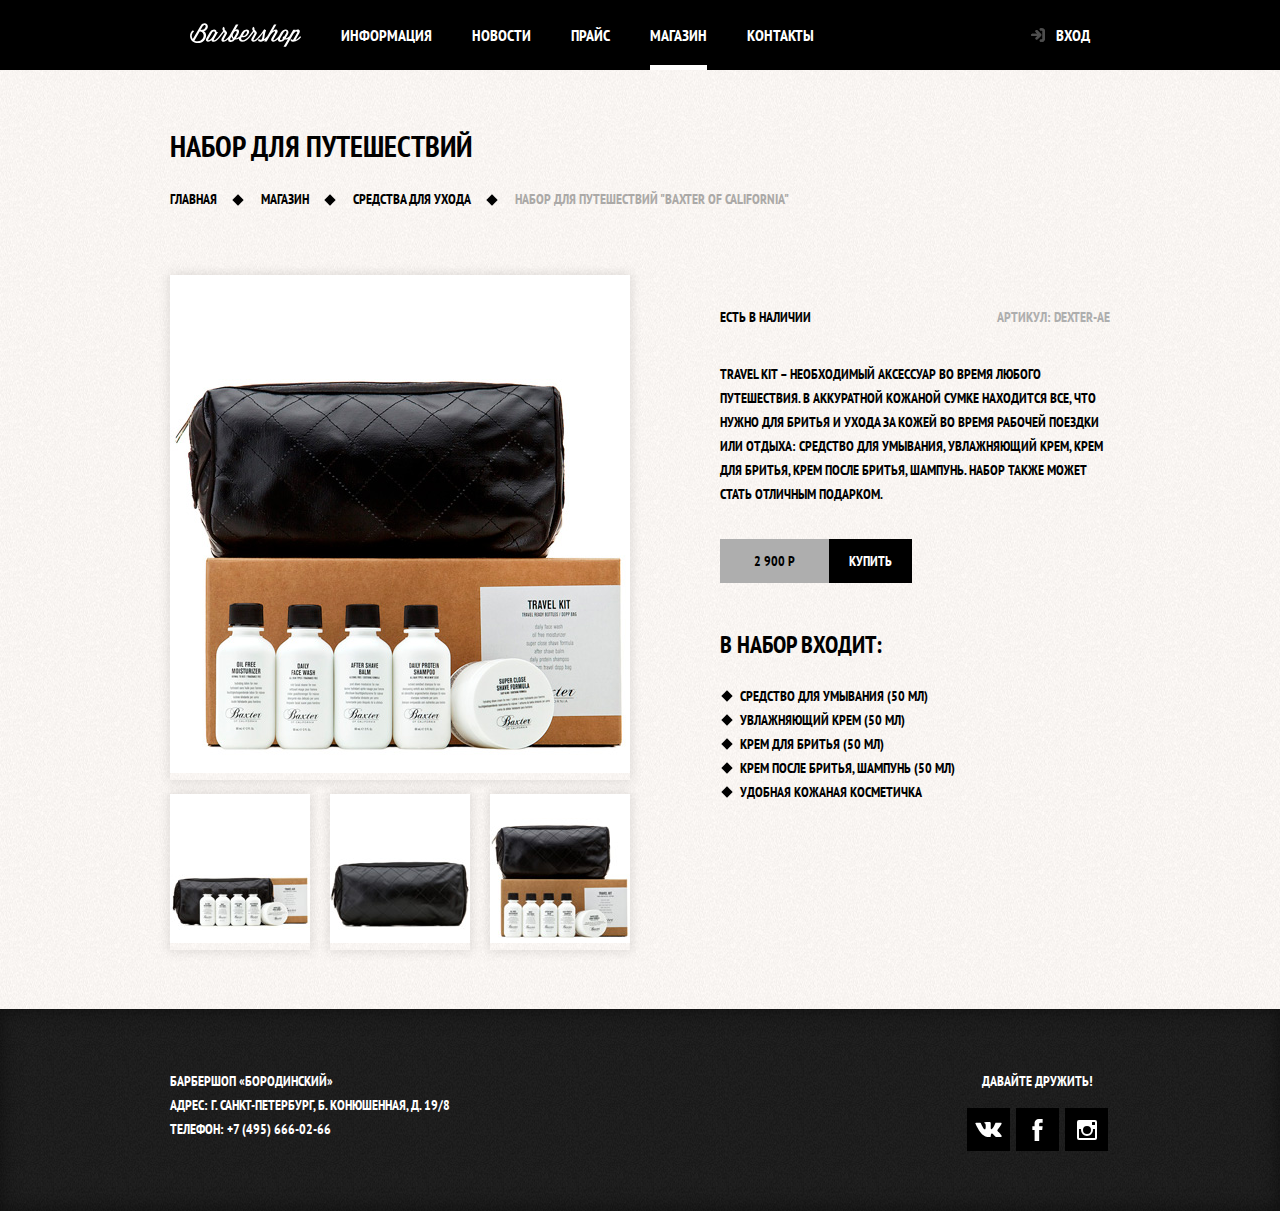
==== catalog-item.html @ 9045a77d "½ачало" ====
<!DOCTYPE html>
<html lang="en">
<head>
	<meta charset="UTF-8">
	<title>Catalog-item</title>
	<link href="https://fonts.googleapis.com/css?family=PT+Sans+Narrow:400,700&amp;subset=cyrillic" rel="stylesheet"> 
	<link rel="stylesheet" type="text/css" href="styles/style.css">
	<link rel="stylesheet" href="styles/normalize.css">

</head>
<body class="inner-page">
	<header class="main-header">
		<nav class="main-nav container">
			<a class="main-header-logo" href="index.html">
				<img src="img/logo.svg" width="111" height="24" alt="Логотип">
			</a>
			<ul class="site-nav">
				<li><a href="#">Информация</a></li>
				<li><a href="#">Новости</a></li>
				<li><a href="price.html">Прайс</a></li>
				<li class="site-nav-current"><a href="catalog.html">Магазин</a></li>
				<li><a href="#">Контакты</a></li>
			</ul>
			<ul class="user-nav">
				<li><a class="login-link" href="login.html">Вход</a></li>
			</ul>
		</nav>
	</header>

	<main class="container">
		<h1 class="page-title">Набор для путешествий</h1>

		<ul class="breadcrumbs">
	  		<li><a href="index.html">Главная</a></li>
	  		<li><a href="catalog.html">Магазин</a></li>
	  		<li><a href="catalog.html">Средства для ухода</a></li>
	  		<li class="breadcrumbs-current">Набор для путешествий "Baxter of California"</li>
	  	</ul>
		<div class="catalog-columns">
		<section class="product-photo">
			<h2 class="visually-hidden">Фото товара</h2>
			<p tabindex="0" class="product-photo-main"><img src="img/product-baxter-main.jpg" alt="Фото набора">
			</p>
			<ul class="product-photo-preview">
				<li ><img tabindex="0" src="img/product-baxter-1.jpg" alt="Фото части товара"></li>
				<li><img tabindex="0" src="img/product-baxter-2.jpg" alt="Фото части товара"></li>
				<li><img tabindex="0" src="img/product-baxter-3.jpg" alt="Фото части товара"></li>
			</ul>
		</section>

		<section class="product-info">
			<h2 class="visually-hidden">Описание товара</h2>
			<p class="product-avialability">Есть в наличии</p>
			<p class="product-article">Артикул: dexter-ae</p>
			<p class="product-specification">Travel Kit – необходимый аксессуар во время любого путешествия. В аккуратной кожаной сумке находится все, что нужно для бритья и ухода за кожей во время рабочей поездки или отдыха: средство для умывания, увлажняющий крем, крем для бритья, крем после бритья, шампунь. Набор также может стать отличным подарком.</p>
			<p class ="product-price">
					<b>2 900 Р</b>
					<span tabindex="0" class="button product-item-button">Купить</span>
					</p>
			<section class="product-includes">
				<h3 class="product-include">В набор входит:</h3>
				<ul>
					
					<li>Средство для умывания (50 мл)</li>
					<li>Увлажняющий крем (50 мл)</li>
					<li>Крем для бритья (50 мл)</li>
					<li>Крем после бритья, шампунь (50 мл)</li>
					<li>Удобная кожаная косметичка</li>
				</ul>
			</section>
		</section>
	</div>
	</main>

	<footer class="main-footer">
		<div class="container">
		<p class="footer-contacts">
				БАРБЕРШОП «БОРОДИНСКИЙ» <br>
				АДРЕС: Г. САНКТ-ПЕТЕРБУРГ, Б. КОНЮШЕННАЯ, Д. 19/8 <br>
				ТЕЛЕФОН: +7 (495) 666-02-66
		</p> 
		<div class="footer-social">
				<b>Давайте дружить!</b>
				<ul>
					<li><a class="social-button" href=""><span class="visually-hidden">ВКонтакте</span><svg xmlns="http://www.w3.org/2000/svg" width="27" height="15" viewBox="0 0 26.14 14.91"><path d="M26 13.47l-.09-.17a13.55 13.55 0 0 0-2.6-3q-.87-.83-1.1-1.12A1 1 0 0 1 22 8a10.27 10.27 0 0 1 1.22-1.78l.88-1.16q2.35-3.13 2-4L26 .94a.8.8 0 0 0-.4-.22 2.14 2.14 0 0 0-.87 0h-3.92a.51.51 0 0 0-.27 0h-.3a.6.6 0 0 0-.15.14.93.93 0 0 0-.14.24 22.22 22.22 0 0 1-1.46 3.06q-.5.84-.93 1.46a7 7 0 0 1-.71.91 4.94 4.94 0 0 1-.52.47q-.23.18-.35.15l-.23-.05a.9.9 0 0 1-.31-.33 1.49 1.49 0 0 1-.16-.53V1.6a3.14 3.14 0 0 0 0-.62 2.12 2.12 0 0 0-.14-.44.73.73 0 0 0-.28-.33 1.57 1.57 0 0 0-.46-.18A9 9 0 0 0 12.57 0a8.93 8.93 0 0 0-3.25.33 1.83 1.83 0 0 0-.52.41q-.25.3-.07.33a1.67 1.67 0 0 1 1.16.59l.08.16a2.6 2.6 0 0 1 .19.63 6.32 6.32 0 0 1 .12 1 10.59 10.59 0 0 1 0 1.7q-.07.71-.13 1.1a2.21 2.21 0 0 1-.18.64 2.69 2.69 0 0 1-.16.3l-.07.07a1 1 0 0 1-.37.07.86.86 0 0 1-.46-.19 3.27 3.27 0 0 1-.56-.52 7 7 0 0 1-.66-.93q-.37-.6-.76-1.42l-.22-.39q-.2-.38-.56-1.11t-.62-1.43A.9.9 0 0 0 5.2.9h-.07a.93.93 0 0 0-.22-.16A1.44 1.44 0 0 0 4.6.65L.87.68A1 1 0 0 0 .1.94L0 1a.44.44 0 0 0 0 .22 1.08 1.08 0 0 0 .08.37Q.9 3.53 1.86 5.31t1.66 2.87Q4.23 9.27 5 10.24t1 1.24l.37.41.34.33a8.06 8.06 0 0 0 1 .78 16.34 16.34 0 0 0 1.4.9 7.6 7.6 0 0 0 1.79.72 6.19 6.19 0 0 0 2 .22h1.57a1.08 1.08 0 0 0 .72-.3l.05-.07a.9.9 0 0 0 .1-.25 1.38 1.38 0 0 0 0-.37 4.48 4.48 0 0 1 .09-1.05 2.77 2.77 0 0 1 .23-.71 1.74 1.74 0 0 1 .29-.4 1.19 1.19 0 0 1 .23-.2h.11a.86.86 0 0 1 .77.21 4.52 4.52 0 0 1 .83.79q.39.47.93 1.05a6.41 6.41 0 0 0 1 .87l.27.16a3.31 3.31 0 0 0 .71.3 1.53 1.53 0 0 0 .76.07l3.48-.05a1.58 1.58 0 0 0 .8-.17.68.68 0 0 0 .34-.37 1.06 1.06 0 0 0 0-.46 1.71 1.71 0 0 0-.1-.36z" fill="#fff"/></svg></a></li>
					<li><a class="social-button" href=""><span class="visually-hidden">Фейсбук</span><svg xmlns="http://www.w3.org/2000/svg" width="19" height="22" viewBox="0 0 10.15 21.74"><path d="M3.34 1.12A4.77 4.77 0 0 1 6.53 0h3.61v3.81H7.81a1.07 1.07 0 0 0-1.09.83v2.55h3.42c-.08 1.23-.24 2.45-.41 3.67h-3v10.87H2.21V10.86H0V7.21h2.19V3.66a3.83 3.83 0 0 1 1.15-2.54z" fill="#fff"/></svg></a></li>
					<li><a class="social-button" href=""><span class="visually-hidden">Инстаграмм</span><svg xmlns="http://www.w3.org/2000/svg" width="20" height="20" viewBox="0 0 20 20"><path d="M18 0H2a2 2 0 0 0-2 2v16a2 2 0 0 0 2 2h16a2 2 0 0 0 2-2V2a2 2 0 0 0-2-2zm-8 6a4 4 0 1 1-4 4 4 4 0 0 1 4-4zM2.5 18a.47.47 0 0 1-.5-.5V9h2.1a3.4 3.4 0 0 0-.1 1 6 6 0 1 0 12 0 3.4 3.4 0 0 0-.1-1H18v8.5a.47.47 0 0 1-.5.5zM18 4.5a.47.47 0 0 1-.5.5h-2a.47.47 0 0 1-.5-.5v-2a.47.47 0 0 1 .5-.5h2a.47.47 0 0 1 .5.5z" fill="#fff"/></svg></a></li>
				</ul>
			</div>
	</div>
	</footer>
		
		<section class="modal modal-login">
		<h2>Личный кабинет</h2>
		<p class="modal-description">Введите логин и пароль</p>
		<form class="login-form" action="https://echo.htmlacademy.ru" method="post">
			<p>
				<label class="visually-hidden" for="user-login">Логин</label>
				<input   id="user-login" class="login-icon-user" type="text" name="login" placeholder="Логин">
			</p>
			<p>
				<label class="visually-hidden" for="user-password">Пароль</label>
				<input id="user-password" class="login-icon-password" type="password" name="password" placeholder="Пароль" >
			</p>
			<p class="login-help">

				<label class="checkbox login-checkbox">
					<input type="checkbox" name="remember" class="visually-hidden">
					<span class="checkbox-indicator"></span>
					Запомнить
				</label>
				
				<a class="restore" href="#">Я забыл пароль</a>
			</p>
			<button class="button" type="submit">Войти</button>
		</form>
		<button tabindex="0" class="modal-close" type="button">Закрыть</button> 
	</section>

	<section class="modal modal-map">
		<h2 class="visually-hidden">Как до нас добраться</h2>
		<iframe src="https://www.google.com/maps/embed?pb=!1m18!1m12!1m3!1d1998.599104370518!2d30.32088925132265!3d59.93879418178733!2m3!1f0!2f0!3f0!3m2!1i1024!2i768!4f13.1!3m3!1m2!1s0x4696310fca5ba729%3A0xea9c53d4493c879f!2z0JHQvtC70YzRiNCw0Y8g0JrQvtC90Y7RiNC10L3QvdCw0Y8g0YPQuy4sIDE5LCDQodCw0L3QutGCLdCf0LXRgtC10YDQsdGD0YDQsywgMTkxMTg2!5e0!3m2!1sru!2sru!4v1534452517484" width="766" height="561" frameborder="0" style="border:0" allowfullscreen></iframe>
		<img src="img/map.jpg" width="780" height="766" class="visually-hidden" alt="БАРБЕРШОП «БОРОДИНСКИЙ» АДРЕС: Г. САНКТ-ПЕТЕРБУРГ, Б. КОНЮШЕННАЯ, Д. 19/8, Санкт-Петербург">
		<button class="modal-close" type="button">Закрыть</button> 
	</section>
	
	<div class="modal-overlay"></div>
	<script src="js/popup.js"></script>
	<script src="js/map.js"></script>
</body>
</html>
---- styles/style.css ----
/*@font-family {
	font-family: 'PT Sans';
	src:url("../fonts/ptsansnarrow.woff2") format('woff2');
	
}*/

body {
	margin: 0;
	padding: 0;
	
	font-family: 'PT Sans Narrow', Arial, sans-serif;
	font-size: 14px;
	line-height: 24px;
	font-weight: 700;
	color: #ffffff;
	text-transform: uppercase;
	
	background-color: #000000;
	background-image: url("../img/bg.jpg");
	background-position: top center;
	background-repeat: no-repeat;
}

a {
	text-decoration: none;
}

img{
	max-width: 100%;
	height: auto;
}

.visually-hidden:not(:focus):not(:active),  /* !!!!!! */
input[type="checkbox"].visually-hidden,
input[type="radio"].visually-hidden{
	position: absolute;
	
	width: 1px;
	height: 1px;
	margin: -1px;
	border: 0;
	padding: 0;
	
	white-space: nowrap;
	clip-path: inset(100%);
	overflow: hidden;
	
}
.inner-page {
	margin: 0;
	padding: 0;
	
	font-family: 'PT Sans Narrow', Arial, sans-serif;
	font-size: 14px;
	line-height: 24px;
	font-weight: 700;
	color: #000000;
	text-transform: uppercase;
	
	background-color: #000000;
	background-image: url("../img/pattern-light.jpg");
	background-position: 0 0;
	background-repeat: repeat;
}

.container{
	width: 940px;
	margin: 0 auto;
	padding: 0 10px;
	
	
}

.main-header{
	margin-bottom: 75px;
}

.main-header-logo{
	-ms-flex-order: 2;
	order: 2;
	width: 371px;
	height: 155px;
}

.inner-page .main-header{
	
	margin-bottom: 55px;
	background-color: #000000;
}

.inner-page .main-header-logo{
	    -ms-flex-order: 0;
	        order: 0;
	
	width: 111px;
	height: 24px;
	padding: 23px 20px;
}

.main-nav {
	display: -ms-flexbox;
	display: flex;
	    -ms-flex-direction: column;
	        flex-direction: column;
	    -ms-flex-align: center;
	        align-items: center;
	
	font-size: 16px;
	line-height: 20px;
	color :#ffffff;
	
	
}

.main-nav-wrapper{
	width: 100%;
	margin-bottom: 60px;
	background-color: #000000;
}


.main-nav-wrapper .container{
	display: -ms-flexbox;
	display: flex;
	-ms-flex-pack: justify;
	justify-content: space-between;
}
.site-nav,
.user-nav {
	list-style: none;
}

.site-nav a,
.user-nav a {
	display: block;
	padding: 25px 20px;
	
	color: #ffffff;
}

.site-nav{
	display: flex;
	flex-wrap: wrap;

	margin: 0;
	padding: 0;
	width: 620px;
}

.site-nav a:hover,
.user-nav a:hover,
.site-nav a:focus,
.user-nav a:focus {
	background-color: #242424;
}

.site-nav-current {
	position: relative;
}

.site-nav-current::after{
	content: "";
	
	position: absolute;
	right: 20px;
	bottom: 0;
	left: 20px;
	
	height: 5px;
	
	background-color: #ffffff;
}

.user-nav{
	display: flex;
	max-width: 140px;
	margin: 0;
	padding: 0;
}

.user-nav .login-link{
	position: relative;
	padding-left: 50px;
}
.login-link::before{
	content: "";
	
	position: absolute;
	top: 27px;
	left: 24px;
	
	width: 16px;
	height: 18px;
	
	background-image: url("../img/login.svg");
	background-repeat: no-repeat;
	background-position: 0 0;
	
	opacity: 0.3;
}

.login-link:hover::before,
.login-link:focus::before,
.login-link:active::before{
	opacity: 1;
}

.inner-page .main-nav{
	    -ms-flex-align: start;
	        align-items: flex-start;
	    -ms-flex-direction: row;
	        flex-direction: row;
}

.inner-page .user-nav{
	margin-left :auto;
	
}


.features {
	margin-bottom: 80px;
}

.features-list {
	display: -ms-flexbox;
	display: flex;
	    -ms-flex-pack: justify;
	        justify-content: space-between;
	    
	margin: 0;
	padding: 0;
	
	list-style: none;
}

.feature-item  {
	width: 300px;
	text-align: center;
}

.feature-item h3 {
	position: relative;
	
	margin: 0;
	margin-bottom: 60px;
	
	font-size: 30px;
	line-height: 42px;
}

.feature-item h3::after{
	content: "";
	
	position: absolute;
	bottom: -30px;
	left: 50%;
	margin-left: -10px;
	
	width: 20px;
	height: 20px;
	
	transform: rotate(45deg);
	
	background-color: #ffffff;
}

.feature-item p{
	margin: 0 10px;
}

.index-columns {
	display: -ms-flexbox;
	display: flex;
	    -ms-flex-pack: justify;
	        justify-content: space-between;
	padding: 50px 80px;
	margin-bottom: 35px;
	
	background-color: #ffffff;
	background-image:
		 url("../img/line.png"),
		 url("../img/pattern-light.jpg");
	background-position: center,  0 0;
	background-repeat: no-repeat, repeat;
	
	color: #000000;
}

.index-columns h2{
	margin: 0;
	margin-bottom: 25px;
	
	font-size: 30px;
	line-height: 42px;
}
.news{
	width: 380px;
}

.news-list{
	margin: 0;
	margin-bottom :25px;
	padding: 0;
	
	list-style: none;
}

.news-item{
	margin-bottom: 25px;
}

.news-item time {
	margin-bottom: 25px;
	
	text-transform: none;
}

.news-item p{
	margin: 0;
}

.gallery{
	width: 300px;
}

.gallery-content {
	height: 164px;
	margin: 0;
	padding: 0;
	
	background-color: #cccccc;
	border: 7px solid #ffffff;
}

.gallery-content img {
	width: 286px;
	height: 164px;
}

.gallery-container {
	position: relative;
	height: 260px;
	padding: 0;
} 

.button{
	display: inline-block;
	padding: 10px 30px;
	margin-right: 16px;
	
	font: inherit;
	
	color: #ffffff;
	text-align: center;
	vertical-align: middle;
	text-transform: uppercase;
	
	background-color: #000000;
	border: none;
	
	cursor: pointer;
	
}

.button:hover,
.button:active,
.button:focus {
	background-color: #663D15;
}

.button.disabled,
.button:disabled{
	cursor: default;
	opacity: 0.5;
	background-color: #000000;
}

.gallery-button {
	box-sizing: border-box;
	position: absolute;
	bottom: 0;
	
	width: 140px;
	margin: 0;
}
.gallery-button-back{
	left: 0px;
}

.gallery-button-next{
	right: 0px;
}

.contact-info{
	width: 380px;
}

.contact-info p{
	margin: 0;
	margin-bottom: 25px;
}



.appointment {
	width: 300px;
}

.appointment>p {
	margin: 0;
	margin-bottom :15px;
}

.appointment-form {
	display: flex;
	flex-wrap: wrap;
	justify-content: space-between;
}

.appointment-item {
	width: 140px;
	margin: 0;
	margin-bottom: 10px;
}

.appointment-item label {
	display: block;
	margin-bottom: 9px;
	margin-left: 15px;
}

.appointment-item input {
	box-sizing: border-box;
	width: 140px;
	padding: 6px 15px 15px 5px;
	
	font: inherit;
	
	font: inherit;
	
	
	background-color: transparent;
	border: 3px solid #000000;
}

.appointment-item input:focus{
	border: 2px solid #663D15;
}

.appointment .button {
	width: 100%;
	margin: 0;
	margin-top: 10px;
}

.main-footer{
	padding: 60px 0;
	margin-top: 65px;
	
	box-shadow: inset 0 0px 20px rgba(0,0,0,0.5);
	background-color: #262626;
	background-image: url("../img/pattern-dark.jpg");
	
}

.inner-page .main-footer {
	margin-top: 45px;
}

.main-footer .container {
	display: -ms-flexbox;
	display: flex;
	    -ms-flex-pack: justify;
	        justify-content: space-between;
}

.footer-contacts {
	width: 320px;
	margin: 0;
}

.footer-contacts a {
	color: #ffffff;
	text-decoration: underline
}

.footer-contacts a:hover,
.footer-contacts a:focus{
	text-decoration: none;
}

.footer-social {
	width: 145px;
	
	text-align: center;
}

.footer-social b {
	display: block;
	margin-bottom: 15px;
}

.footer-social ul {
	display: flex;
	justify-content: space-between;
	flex-wrap: nowrap;
	
	width: 141px;
	margin: 0 auto;
	padding: 0;
	
	list-style: none;
}



.social-button {
	display: flex;
	align-items: center;
	justify-content: center;
	
	width: 43px;
	height: 43px;
	
	background-color: #000000;

	color: #ffffff;
}

.social-button:hover,
.social-button:focus {
	background-color: #ffffff;
}

.social-button:hover path,
.social-button:focus path {
	fill: #000000;	
}



.inner-page .main-footer {
	color: #ffffff;
}



.page-title {
	margin: 0;
	
	margin-bottom: 20px;
	padding: 0;
	
	font-size:30px;
	line-height: 42px;
}

.breadcrumbs {
	padding: 0;
	margin: 0;
	
	margin-bottom: 50px;
	
	list-style: none;
	

}

.breadcrumbs li{
	display: inline-block;
	position: relative;
}

.breadcrumbs li:not(:first-child) {
	margin-left: 41px;
}

.breadcrumbs li:not(:last-child)::after {
	content: "";
	
	position: absolute;
	top: 9px;
	right: -25px;
	
	transform: rotate(45deg);
	
	width: 8px;
	height: 8px;
	
	background-color: #000000;
}

.breadcrumbs a {
	color: #000000;
}

.breadcrumbs a:hover,
.breadcrumbs a:focus{
	text-decoration: underline;
}

.breadcrumbs-current{
	color: #aba9a7;
}

.filters {
	width: 180px;
	margin-left: -12px;
}

.filter fieldset {
	margin-bottom: 50px;
	
	border: none;
}

.filter legend{
	margin: 0;
	padding: 0;
	margin-bottom: 30px;
	
	font-size: 24px;
	line-height: 30px;
	white-space: nowrap;
}

.filter ul{
	padding: 0;
	margin: 0;
	
	list-style: none;
	line-height: 18px;
	
}

.filter .filter-option{
	display: border-box;
	
	margin-bottom: 17px;
	
	
	font-size: 14px;
	
}



.filter label:hover {
	color: #663d15;
}

.filter-input:disabled ~ span{
	color: #000000;
	opacity: 0.5;
}

.filter-button{
	margin-left: 10px;
}

.filter-option .second-line{
	margin-left: 44px;
}
.catalog {
	width: 700px;
}

.catalog-columns {
	display: -ms-flexbox;
	display: flex;
	    -ms-flex-pack: justify;
	        justify-content: space-between;
}

.catalog-list{
	display: -ms-flexbox;
	display: flex;
	-ms-flex-wrap: wrap;
	    flex-wrap: wrap;
	margin-bottom: 25px;
	
	padding: 0;
	margin: 0;
	margin-bottom: 17px;
	
	list-style: none;	
}

.catalog-item {
	display: -ms-flexbox;
	display: flex;
	    -ms-flex-direction :column;
	        flex-direction :column;
	
	
	margin-right: 20px;
	width: 220px;
	margin-bottom: 20px;
	
	box-shadow:0 0 10px 0 rgba(0, 1, 1, 0.2)
}

.catalog-item:nth-child(3n) {
	margin-right: 0;
}

.catalog-item:hover {
	box-shadow:0 0 10px 0 rgba(0, 1, 1, 0.3)
}

.catalog-item a {
	color: #000000;
}
.catalog-item h3{
	-ms-flex-order: 2;
	        order: 2;
	    
	font-size: 14px;
}

.catalog-category,
.catalog-item-title{
	display: block;
	margin-left: 20px;
}
.catalog-category {
	text-transform: none;
}

.catalog-item-price {
	display: flex;
	justify-content: center;

	    -ms-flex-order: 3;
	        order: 3;
	
	margin-left: 10px;
	width: 100%;
	margin-top: auto;
	
	
	
	
}

.catalog-item-price b{
	
	
	width: 109px;
	padding-top: 6px;
	padding-bottom: 1px;
	
	
	background-color: #e5e5e5;
	text-align: center;
}

.catalog-item-price .button{
	padding-left :20px;
	padding-right :20px;
	line-height: 18px;
}


.product-photo{
	width: 460px;
	margin: 0;
}
.product-photo-preview{
	display: -ms-flexbox;
	display: flex;
	flex-wrap: wrap;
	justify-content: space-between;
	
	padding: 0px;
	
	list-style: none;
}

.product-photo-main {
	box-shadow:0 0 10px 2px rgba(0, 1, 1, 0.1);
}
.product-photo-main:hover {
	box-shadow:0 0 10px 2px rgba(0, 1, 1, 0.2);
}
.product-photo-preview li {
	width: 140px;
	box-shadow:0 0 10px 2px rgba(0, 1, 1, 0.1);
	}
.product-photo-preview li:hover{
	box-shadow:0 0 10px 2px rgba(0, 1, 1, 0.2);
}


.product-info {
	width: 390px;
	padding: 0;
	padding-top: 30px;
	
	
	
}

.product-avialability{
	display: block;
	
	float: left;
	
	text-align: left;

}

.product-article {
	display: block;
	
	text-align: right;
	
	color: #aeaeae;
	

}

.product-specification{
	margin-top: 33px;
	margin-bottom: 33px;
}

.product-price{
	margin-bottom: 47px;
}
.product-price b {
	vertical-align: top;
	display: inline-block;
	box-sizing: border-box;
	vertical-align: baseline;
	
	width: 109px;
	padding-top: 10px;
	padding-bottom: 10px;
	margin-right: -3px;

	line-height: 24px;
	text-align: center;
	
	background-color: #aeaeae;
}

.product-item-button{
	vertical-align: top;
	padding-left: 20px;
	padding-right: 20px;
}
.product-include{
	font-size: 24px;
	line-height: 30px;
}
.product-includes ul {
	padding:0;
	margin: 0;
	padding-left: 20px;
	
	list-style: none;
	
}

.product-includes li {
	position: relative;
	
}

.product-includes li::before{
	content: "";
	
	position: absolute;
	top: 8px;
	left: -17px;
	
	transform: rotate(45deg);
	
	width: 8px;
	height: 8px;
	
	background-color: #000000;
}


.page-nav {
	display: flex;
	padding: 0;
	margin: 0;
	
	list-style: none;
}


.pagination-item a{
	padding: 13px 20px;
	margin-right: 7px;
	color: #ffffff;
	background-color: #000000;
}
.pagination-item a:hover,
.pagination-item a:active,
.pagination-item a:focus{
	background-color: #663d15;
}
.pagination-item-current a{
	color: #000000;
	background-color: #ffffff;
}
.pagination-item-current a:hover,
.pagination-item-current a:active,
.pagination-item-current a:focus{
	color: #000000;
	background-color: #ffffff;
}

.login-form input[type="text"],
.login-form input[type="password"]{
	box-sizing: border-box;
	width: 300px;
	padding: 10px 15px;
	padding-right: 40px;
	
	
	font: inherit;
	font-weight: bold;
	color: #000000;
	text-transform: uppercase;

	border: 3px solid #000000;
	background-color: #f9f6f3;
}


.login-form input:focus,
.login-form input:hover{
	border-color: #663d15;
}
.restore{
	color: #000000;
	text-decoration: underline;
}
.restore:hover{
	text-decoration: none;
}
.login-checkbox:hover,
.login-chekbox:focus{
	color: #663d15;
}


.login-icon-user {
	background-image: url("../img/user.svg");
	background-position: 270px center;
	background-repeat: no-repeat;
}

.login-icon-password{
	background-image: url("../img/lock.svg");
	background-position: 270px center;
	background-repeat: no-repeat;
}

.login-help {
	display: flex;
	flex-wrap: wrap;
	justify-content: space-between;
	
	margin: 15px 0;
}


.checkbox {                                                 /*стилизация чекбоксов*/
	position: relative;
	
	cursor: pointer;
}

.login-checkbox{
	padding-left: 30px;
}

.filter-checkbox{
	padding-left: 44px;
}

.checkbox input[type="checkbox"] + .checkbox-indicator {
	position: absolute;
	top: 0;
	left: 0px;
	
	width: 17px;
	height: 17px;
	
	border: 2px solid #000000;
}



.checkbox input[type="checkbox"]:focus + .checkbox-indicator {
	border-color: #663d15;
	outline: thin dotted;
	outline: 5px auto -webkit-focus-ring-color; /* !!!!! */
} 

.checkbox input[type="checkbox"]:checked + .checkbox-indicator::before,
.checkbox input[type="checkbox"]:checked + .checkbox-indicator::after {
	content: "";
	
	position: absolute;
	top: 8px;
	left: 1px;	
	
	width: 15px;
	height: 2px;
	
	background-color: #000000;
}

.checkbox input[type="checkbox"]:checked + .checkbox-indicator::before {
	transform: rotate(45deg)
}

.checkbox input[type="checkbox"]:checked + .checkbox-indicator::after{
	transform: rotate(-45deg);
}                                                                      /* конец стилизация чекбоксов*/



.radio{
	position: relative;
	
	cursor: pointer;
}

.filter-radio{
	padding-left: 44px;
}

.radio input[type="radio"] + .radio-indicator{
	position: absolute;
	left: 0px;
	
	width: 17px;
	height: 17px;
	
	border: 2px solid #000000;
	border-radius: 50%;
}

.radio input[type="radio"]:checked + .radio-indicator::before{
	content:"";
	
	position: absolute;
	top: 4px;
	left: 4px;
	
	
	width: 9px;
	height: 9px;
	
	background-color: #000000;
	border-radius: 50%;
	
}




.login-form .button {
	width: 100%;
}


.modal{
	display: none;
	
	position :fixed;
	z-index: 2;
	
	color: #000000;
	
	background-color: #ffffff;
	background-image: url("../img/pattern-light.jpg");
	background-position: 0 0;
	background-repeat: repeat;
}


.modal h2{
	font-size: 30px;
	line-height: 42px;
}

.modal-login {
	top :120px;
	left: 50%;
	
	margin-left: -230px;
	width: 300px;
	padding: 50px 80px;
	
	
}



.modal-close{
	position: absolute;
	top: 0;
	right: -34px;
	
	width: 22px;
	height: 22px;
	
	font-size: 0;
	
	background: transparent;
	border: 0;
	
	cursor: pointer;
}

.modal-close::before,
.modal-close::after {
	content:"";
	
	position: absolute;
	top: 10px;
	left: 2px;
	
	width:19px;
	height: 3px;
	
	background-color: #ffffff;
}


.modal-close::before{
	transform: rotate(45deg);
}

.modal-close::after {
	transform: rotate(-45deg);
}



.modal-login h2 {
	margin: 0;
	margin-bottom: 20px;
	
	font-size: 30px;
	line-height: 42px;
}

.modal-description {
	margin: 0;
	margin-bottom: 20px;
}


.modal-map {
	
	top: 50%;
	left: 50%;
	margin-left: -390px;
	margin-top: -287px;
	
	width: 766px;
	height: 561px;
	
	border: 6px solid #ffffff;
	
	
}

.modal-overlay{
	display: none;
	
	position: fixed;
	top: 0px;
	left: 0px;
	z-index: 1;
	
	width: 100%;
	height: 100%;
	
	background-color: rgba(0, 0, 0, 0.6);
}

@keyframes bounce{
	0% {transform: translateY(-2000px); }
	70% {transform: translateY(30px); }
	90% {transform: translateY(-10px); }
	100% {transform: translateY(0px); }
}

.modal-show{
	display: block;
	animation-name: bounce;
	animation-duration: 0.6s;
}

@keyframes shake{
	0%, 100% {transform: translateX(0px); }
	10%, 30%, 50%, 70%, 90% {transform: translateX(-10px); }
	20%, 40%, 60%, 80% {transform: translateX(10px); }
}

.modal-error{
	animation-name: shake;
	animation-duration: 0.6s;
}

@keyframes overlay{
	0% {opacity: 0; }
	100% {opacity: 1;  }
}

.modal-overlay-show{
	display: block;
	animation-name: overlay;
	animation-duration: 0.6s;
}




/* ////////////////////////// */
.inner-content {
	margin-bottom: 75px;
}

.inner-content h2 {
	margin-top: 60px;
	margin-bottom: 30px;
	
	font-size: 24px;
	line-height: 30px;
}

.inner-content h3 {
	margin-top: 60px;
	margin-bottom: 30px;
	
	font-size: 20px;
	line-height: 24px;
}

.inner-content p {
	margin: 14px 0;
}
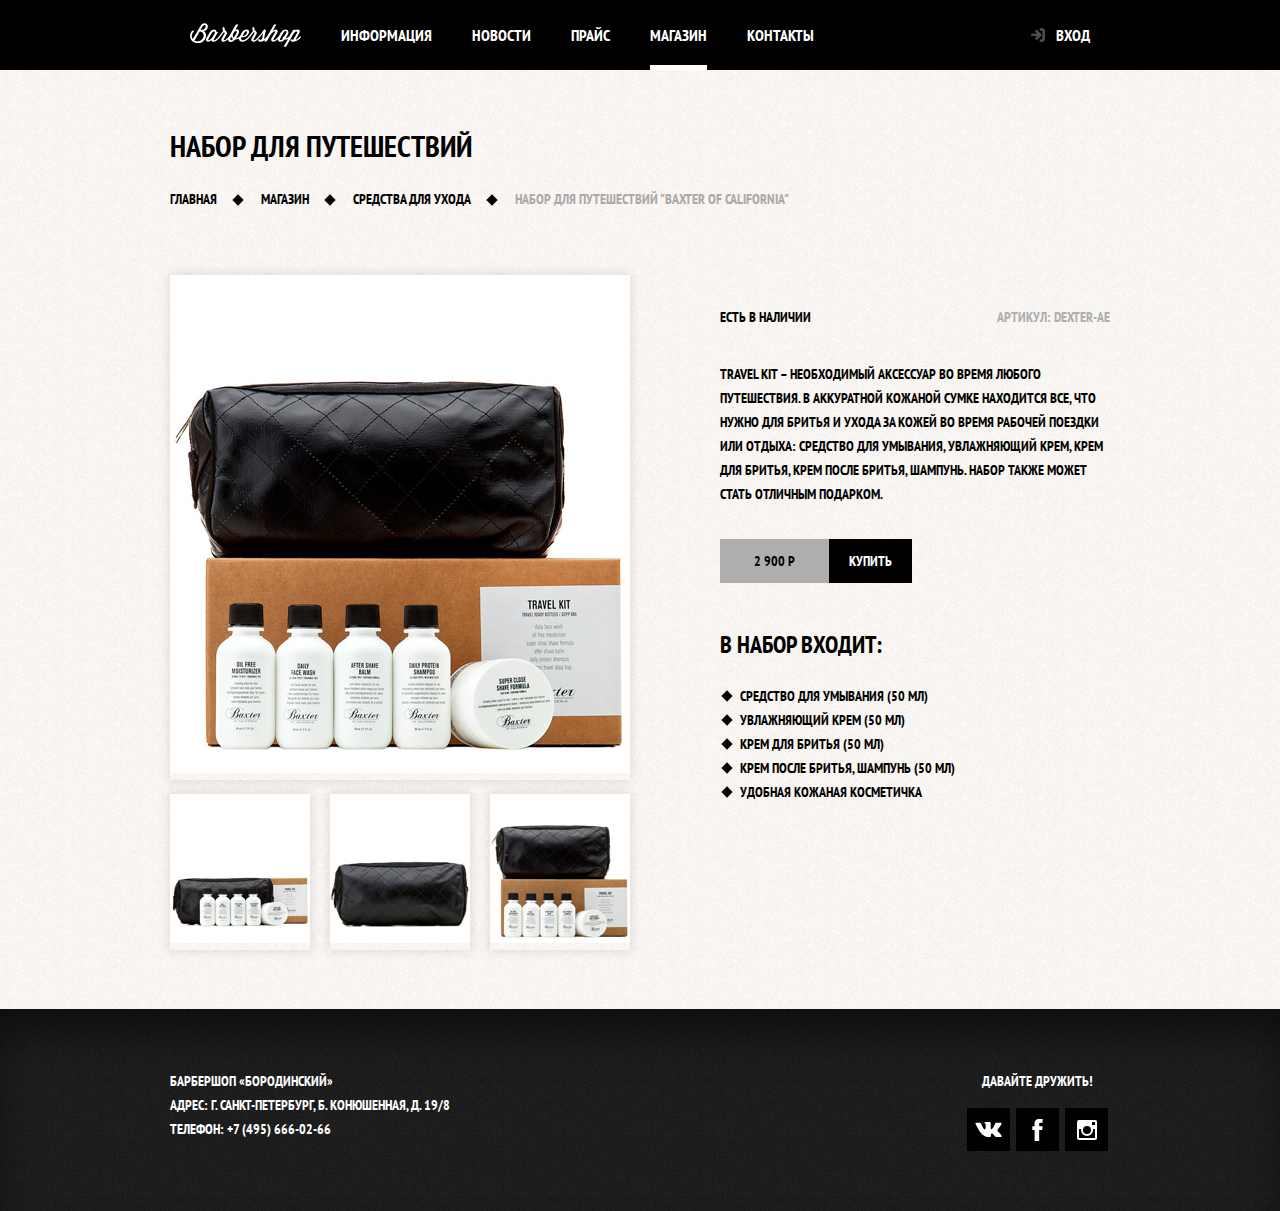
==== commit 21285e52: "конец" ====
--- a/catalog-item.html
+++ b/catalog-item.html
@@ -2,7 +2,7 @@
 <html lang="en">
 <head>
 	<meta charset="UTF-8">
-	<title>Catalog-item</title>
+	<title>Страница товара</title>
 	<link href="https://fonts.googleapis.com/css?family=PT+Sans+Narrow:400,700&amp;subset=cyrillic" rel="stylesheet"> 
 	<link rel="stylesheet" type="text/css" href="styles/style.css">
 	<link rel="stylesheet" href="styles/normalize.css">
@@ -77,6 +77,7 @@
 		<p class="footer-contacts">
 				БАРБЕРШОП «БОРОДИНСКИЙ» <br>
 				АДРЕС: Г. САНКТ-ПЕТЕРБУРГ, Б. КОНЮШЕННАЯ, Д. 19/8 <br>
+
 				ТЕЛЕФОН: +7 (495) 666-02-66
 		</p> 
 		<div class="footer-social">
--- a/styles/style.css
+++ b/styles/style.css
@@ -4,6 +4,9 @@
 	
 }*/
 
+main{
+	
+}
 body {
 	margin: 0;
 	padding: 0;
@@ -64,6 +67,8 @@
 }
 
 .container{
+	display: block;   /* для ie */
+	
 	width: 940px;
 	margin: 0 auto;
 	padding: 0 10px;
@@ -401,8 +406,6 @@
 	margin-bottom: 25px;
 }
 
-
-
 .appointment {
 	width: 300px;
 }
@@ -437,9 +440,6 @@
 	
 	font: inherit;
 	
-	font: inherit;
-	
-	
 	background-color: transparent;
 	border: 3px solid #000000;
 }
@@ -458,7 +458,7 @@
 	padding: 60px 0;
 	margin-top: 65px;
 	
-	box-shadow: inset 0 0px 20px rgba(0,0,0,0.5);
+	box-shadow: inset 0 30px 40px -5px rgba(0,0,0,0.5);
 	background-color: #262626;
 	background-image: url("../img/pattern-dark.jpg");
 	
@@ -466,6 +466,8 @@
 
 .inner-page .main-footer {
 	margin-top: 45px;
+	
+	color: #ffffff;
 }
 
 .main-footer .container {
@@ -541,7 +543,7 @@
 
 
 .inner-page .main-footer {
-	color: #ffffff;
+	
 }
 
 
@@ -1230,11 +1232,13 @@
 
 
 /* ////////////////////////// */
-.inner-content {
+
+
+.inner-content{
 	margin-bottom: 75px;
 }
 
-.inner-content h2 {
+.inner-content h2{
 	margin-top: 60px;
 	margin-bottom: 30px;
 	
@@ -1242,7 +1246,7 @@
 	line-height: 30px;
 }
 
-.inner-content h3 {
+.inner-content h3{
 	margin-top: 60px;
 	margin-bottom: 30px;
 	
@@ -1250,7 +1254,125 @@
 	line-height: 24px;
 }
 
-.inner-content p {
+.inner-content h2 + h3{
+	margin-top: 30px;
+}
+.inner-content p{
 	margin: 14px 0;
 }
 
+.inner-content table{
+	border-collapse: collapse;
+}
+
+.inner-content td {
+	padding: 10px 15px;
+	
+	border: 2px solid #000000;
+}
+
+.inner-content .big-heading {
+	display: flex;
+	align-items: center;
+	
+	
+	margin-top: 55px;
+	margin-bottom: 65px;
+	
+	font-size: 48px;
+	line-height: 48px;
+	text-align: center;
+}
+
+.big-heading::before,
+.big-heading::after{
+	content: "";
+	
+	flex-grow: 1;
+	flex-shrink: 0;
+	
+	width: 50px;
+	height: 2px;
+	
+	background: #000000;
+}
+
+.big-heading::before{
+	margin-right: 25px;
+}
+
+.big-heading::after{
+	margin-left: 25px;
+}
+
+.custom-list-1 {
+	margin: 14px 0;
+	padding: 0;
+	
+	list-style: none;
+}
+
+.custom-list-1 li{
+	position: relative;
+	
+	margin-bottom: 15px;
+	padding-left: 20px;
+}
+.custom-list-1 li::before{
+	content: "";
+	
+	position: absolute;
+	top: 8px;
+	left: 0px;
+	
+	transform: rotate(45deg);
+	
+	width: 8px;
+	height: 8px;
+	
+	background-color: #000000;
+}
+	
+.custom-table-1 {
+	width: 100%;
+}
+
+.custom-table-1 td{
+	width: 50%;
+}
+
+.custom-table-1 td:last-child{
+	text-align: center;
+}
+
+.inner-columns {
+	display: flex;
+	justify-content: space-between;
+	flex-wrap: wrap;
+	
+	margin: 60px 0;
+}
+
+.inner-column-left,
+.inner-column-right{
+	width: 460px;
+}
+
+.inner-column-left *:first-child,
+.inner-column-right *:first-child{
+	margin-top: 0;
+}
+
+.inner-column-left *:last-child,
+.inner-column-right *:last-child{
+	margin-bottom: 0;
+}
+
+.inner-columns > h2:first-child{
+	width: 100%;
+	margin-top: 0;
+}
+
+.short-text{
+	padding-right: 80px;
+}